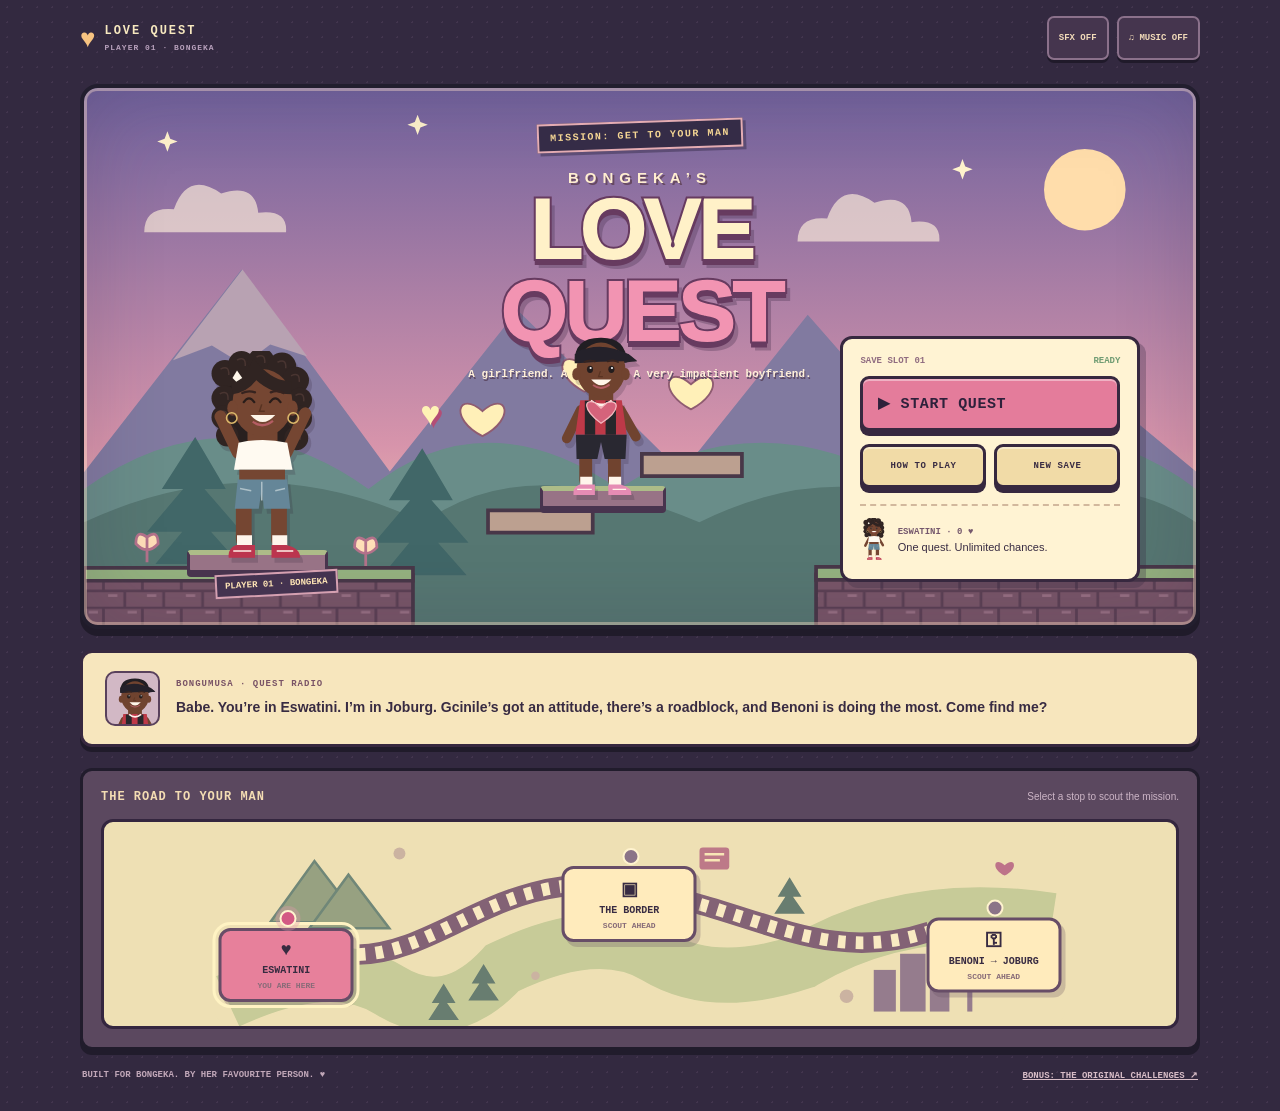
==== index.html @ 0cbee931 "Publish Bongeka's Love Quest static game" ====
﻿<!doctype html><html lang="en"><head><meta charset="utf-8"><meta name="viewport" content="width=device-width,initial-scale=1,viewport-fit=cover"><meta name="theme-color" content="#332940"><title>Bongeka’s Love Quest</title><link rel="stylesheet" href="css/platform.css"></head><body><header><a href="./" class="brand">♥ <span>LOVE QUEST <small>PLAYER 01 · BONGEKA</small></span></a><div class="audio-controls"><button id="sfx" aria-pressed="false" aria-label="Toggle game sound effects">SFX OFF</button><button id="music" aria-pressed="false">♫ MUSIC OFF</button></div></header><main id="app"></main><div id="toast" role="status" aria-live="polite"></div><dialog id="modal"><div id="modal-body"></div><button id="modal-close" class="primary">Back to the quest →</button></dialog><script src="js/config.js"></script><script src="js/platform-engine.js"></script><script src="js/app.js"></script></body></html>
---- css/platform.css ----
﻿:root{--ink:#382b42;--pink:#d95e87;--paper:#f7e8bf;--cream:#fff3d3;--green:#96b790;--edge:#37283f}*{box-sizing:border-box}body{margin:0;background:#332940;color:var(--ink);font-family:'Trebuchet MS',Arial,sans-serif;background-image:radial-gradient(#80648235 1px,transparent 1px);background-size:15px 15px}button,a{-webkit-tap-highlight-color:transparent}button{font:inherit;font-weight:800;cursor:pointer;color:inherit;min-height:44px;touch-action:manipulation}button:focus-visible,a:focus-visible,canvas:focus-visible{outline:3px solid #ffe595;outline-offset:5px}button[hidden],[hidden]{display:none!important}header{max-width:1160px;padding:16px 20px;margin:auto;display:flex;justify-content:space-between;align-items:center;gap:12px}.brand{display:flex;align-items:center;gap:9px;color:#f7c381;font-size:26px;text-decoration:none}.brand span{font-family:'Courier New',monospace;font-size:12px;letter-spacing:2px;font-weight:900;color:#f7e8bf}.brand small{display:block;font-size:8px;letter-spacing:1px;color:#b8a1bc;margin-top:5px}.audio-controls{display:flex;gap:8px}#music,#sfx{border:2px solid #8b718b;background:#45354e;color:#f2dbb9;border-radius:7px;padding:8px 10px;font:700 9px 'Courier New',monospace;box-shadow:0 3px 0 #201a2a}#sfx[aria-pressed=true],#music[aria-pressed=true]{border-color:#b8d3a1;color:#b8d3a1}main{max-width:1160px;margin:auto;padding:8px 20px 30px}.primary,.subtle{border:3px solid var(--edge);border-radius:9px;padding:14px 20px;font:900 13px 'Courier New',monospace;letter-spacing:.6px;box-shadow:0 5px 0 var(--edge),inset 0 2px 0 #fff6;min-height:48px}.primary{background:var(--pink);color:#fff5dd}.primary:hover{background:#eb779b}.subtle{background:#f1dba7;color:var(--ink);font-size:10px;padding:11px 15px}.primary:active,.subtle:active{transform:translateY(3px);box-shadow:0 2px 0 var(--edge)}h1,h2,h3,p{margin:0}h2,h3{font-weight:900}h2{font-size:30px}p{font-size:14px;line-height:1.6}.eyebrow{font:900 10px 'Courier New',monospace;letter-spacing:1px;color:#805b78}.title-screen{position:relative;min-height:545px;border:4px solid #221e2e;border-radius:18px;overflow:hidden;background:#bc8aaa url('../assets/images/quest-landscape.svg') center/cover no-repeat;box-shadow:0 7px 0 #201b2a,inset 0 0 0 3px #f5d2b640}.title-screen:after{content:'';position:absolute;inset:0;pointer-events:none;box-shadow:inset 0 0 80px #36264030;border:3px solid #f2d7bf30;border-radius:12px}.title-logo{position:relative;z-index:1;text-align:center;padding:33px 20px 0}.edition{display:inline-block;background:#352c47;color:#f6d794;border:2px solid #e4acb3;box-shadow:3px 3px 0 #352c4777;font:700 10px 'Courier New',monospace;letter-spacing:1.5px;padding:7px 11px;transform:rotate(-2deg)}.title-logo .name{font-weight:900;letter-spacing:6px;font-size:15px;color:#ffeed0;text-shadow:2px 2px #674962;display:block;margin:19px 0 4px}.title-logo h1{font-family:'Arial Black','Trebuchet MS',sans-serif;font-size:clamp(52px,8vw,86px);font-weight:1000;letter-spacing:-3px;line-height:.95;color:#fff1c8;-webkit-text-stroke:2px #673b60;text-shadow:0 5px 0 #673b60,4px 8px 0 #452d494f}.title-logo h1 span{color:#f294b2}.title-logo .tagline{font:700 11px 'Courier New',monospace;color:#fff0d9;text-shadow:1px 2px #5d4a65;margin:15px 0}.title-hero{position:absolute;left:10%;bottom:56px;width:45%;height:240px;z-index:1}.title-hero .bongeka{position:absolute;height:218px;bottom:0;left:0;filter:drop-shadow(3px 5px 0 #33253933);animation:idle 2.7s ease-in-out infinite}.title-hero .bongumusa{position:absolute;height:176px;bottom:45px;right:8%;filter:drop-shadow(3px 5px 0 #33253933);animation:idle 3s ease-in-out infinite}.hero-heart{position:absolute;font-size:34px;color:#fff3b5;left:45%;top:65px;text-shadow:3px 3px #b34e76;animation:float 3s ease-in-out infinite}.player-tag{position:absolute;left:4%;bottom:-27px;background:#443350;color:#ffe6b6;padding:5px 8px;border:2px solid #d5a0b1;font:700 9px 'Courier New',monospace;transform:rotate(-3deg)}.title-menu{position:absolute;z-index:2;right:5%;bottom:43px;width:300px;background:var(--cream);border:3px solid var(--edge);border-radius:12px;box-shadow:6px 6px 0 #382b424d;padding:17px}.title-menu .primary{display:block;width:100%;text-align:left;font-size:15px;padding:15px}.menu-top{font:900 9px 'Courier New',monospace;color:#906c80;margin-bottom:10px;display:flex;justify-content:space-between}.menu-top i{font-style:normal;color:#709c73}.menu-actions{display:flex;gap:8px;margin-top:13px}.menu-actions button{flex:1;min-height:44px;padding:8px 4px;font-size:9px}.save-slot{display:flex;align-items:center;gap:10px;border-top:2px dashed #d2b89d;margin-top:16px;padding-top:12px;font-size:11px}.save-slot img{height:44px}.save-slot strong{display:block;font:900 9px 'Courier New',monospace;color:#75586d;margin-bottom:4px}.home-radio{display:flex;gap:16px;align-items:center;background:#f7e6bd;border:3px solid var(--edge);border-radius:12px;box-shadow:0 5px 0 #201b2a;padding:18px 22px;margin:21px 0}.radio-face{width:55px;min-width:55px;height:55px;overflow:hidden;background:#d2b8c5;border:2px solid #59415c;border-radius:10px;position:relative}.radio-face img{height:100px;position:absolute;left:-3px;top:0}.speaker{font:900 9px 'Courier New',monospace;letter-spacing:1px;color:#997081;display:block;margin-bottom:7px}.home-radio p{font-size:14px;font-weight:600}.map-panel{background:#5b485f;border:3px solid #211c2c;border-radius:12px;box-shadow:0 5px 0 #211c2c;padding:18px}.map-heading{display:flex;justify-content:space-between;align-items:center;gap:10px;margin-bottom:14px}.map-heading h2{color:#f4ddb3;font:900 12px 'Courier New',monospace;letter-spacing:1px}.map-heading p{color:#ccb5c6;font-size:10px}.route-map{position:relative;height:210px;border:3px solid #34263f;border-radius:12px;background:#eee0b4 url('../assets/images/quest-map.svg') center/100% 100% no-repeat}.map-node{position:absolute;transform:translate(-50%,-50%);background:#ffebbc;border:3px solid #674d67;border-radius:12px;min-width:135px;padding:9px 13px;box-shadow:4px 5px 0 #654f5d44;font:900 10px 'Courier New',monospace}.map-node:before{content:'';position:absolute;width:13px;height:13px;border-radius:50%;background:#8b7488;border:2px solid #fff3cf;top:-21px;left:calc(50% - 7px)}.map-node.current{background:#e7809b;color:#372b40;outline:3px solid #fff3c3;outline-offset:3px}.map-node.current:before{background:#d35984;box-shadow:0 0 0 4px #e397ad55}.map-node.done:before{background:#729375}.map-node span{display:block;font-size:18px;margin-bottom:5px}.map-node small{display:block;font-size:8px;color:#876b78;margin-top:5px}.map-node:nth-child(1){left:17%;top:70%}.map-node:nth-child(2){left:49%;top:40%}.map-node:nth-child(3){left:83%;top:65%}.title-footer{display:flex;justify-content:space-between;gap:10px;margin:20px 2px 0;color:#c1a7b8;font:700 9px 'Courier New',monospace}.title-footer a{color:#d8bdc7}.route-banner{display:flex;align-items:center;gap:8px;color:#c8adbf;font:700 9px 'Courier New',monospace;margin:10px 3px 13px}.route-banner span{color:#edbe95}.route-banner small{margin-left:auto;font-size:9px}.hud{background:#f4ddb0;border:3px solid #251f30;border-radius:12px 12px 0 0;display:flex;align-items:center;gap:12px;padding:12px 16px;box-shadow:inset 0 3px #fff4d4;margin-bottom:-3px;position:relative;z-index:1}.hud-title{flex:1;min-width:0}.hud-title span{display:block;font:900 8px 'Courier New',monospace;color:#946b7a;margin-bottom:4px}.hud-title strong{font-size:18px;font-weight:900}.hud-stat{font:900 13px 'Courier New',monospace;background:#fff0c9;border:2px solid #917589;padding:8px 10px;border-radius:7px;white-space:nowrap}.hud button{border:2px solid #6e526c;background:#e9baad;box-shadow:0 3px #6e526c;border-radius:7px;padding:7px 9px;font:900 9px 'Courier New',monospace}.game-frame{position:relative;border:4px solid #241e2e;border-radius:0 0 12px 12px;overflow:hidden;box-shadow:0 7px 0 #211c2c;background:#b7b998}canvas{display:block;width:100%;height:clamp(330px,48vw,540px);touch-action:none;outline:none}.challenge-bar{background:#372d49;color:#f9dab1;border:3px solid #251e32;border-bottom:0;padding:11px 15px;font:900 10px 'Courier New',monospace;line-height:1.4;min-height:44px}.challenge-bar.danger{background:#58364f;color:#ffdbbe}.challenge-bar.calm{background:#44665b;color:#e0efbc}.overlay{position:absolute;inset:0;background:#29253b99;display:flex;align-items:center;justify-content:center;padding:20px;z-index:2;backdrop-filter:blur(3px)}.mission-card{background:#fff0cb;border:3px solid #32253e;border-radius:12px;box-shadow:6px 6px 0 #241b2b66;max-width:610px;width:100%;padding:23px;text-align:left}.mission-card h2{font:900 20px 'Courier New',monospace;letter-spacing:-.7px;line-height:1.2;margin:8px 0 15px}.dialogue-row{display:flex;gap:14px;align-items:center}.dialogue-row .portrait{height:110px;width:74px;object-fit:contain;flex-shrink:0}.dialogue-row p{font-size:13px;line-height:1.5}.speaker-tag{font:900 9px 'Courier New',monospace;color:#a15579;display:block;margin-bottom:6px}.quest-objective{background:#e8d4af;border:2px solid #cfb49d;border-radius:8px;padding:10px 12px;margin:15px 0;display:flex;align-items:center;gap:10px;font-size:12px;font-weight:800}.quest-objective span{font-size:20px;color:#b0537b}.quest-reward{font:900 8px 'Courier New',monospace;letter-spacing:1px;color:#957986;margin:10px 0 14px}.key-guide{display:flex;gap:8px;flex-wrap:wrap;font-size:10px;color:#947086;margin:12px 0 16px}.key-guide kbd{display:inline-block;border:2px solid #8b6c7e;background:#fff6da;border-bottom-width:4px;border-radius:4px;padding:4px 6px;font:900 9px 'Courier New',monospace;color:#60465d}.controls{display:flex;align-items:center;justify-content:space-between;gap:20px;padding:21px 4px 13px;user-select:none;-webkit-user-select:none;touch-action:none}.direction{display:flex;gap:10px}.control{height:64px;min-width:75px;background:#7e6381;border:3px solid #231d2d;border-radius:12px;box-shadow:0 5px #211b2b,inset 0 3px #a68ca7;color:#ffe3b4;font-size:30px;touch-action:none}.control.jump{background:#d9638b;color:#fff2d2;min-width:156px;font:900 14px 'Courier New',monospace;box-shadow:0 5px #211b2b,inset 0 3px #ef9cba}.control.held,.control:active{transform:translateY(3px);box-shadow:0 2px #211b2b}.game-note{display:flex;gap:10px;align-items:center;flex-wrap:wrap;background:#eeddba;border:3px solid #241f2e;border-radius:12px;padding:12px 14px;margin:6px 0;box-shadow:0 5px #211c2c}.hint-radio{display:flex;align-items:center;gap:11px;flex:1;min-width:240px}.hint-radio .radio-face{width:40px;min-width:40px;height:40px}.hint-radio .radio-face img{height:78px}.hint-radio .speaker{font-size:8px;margin-bottom:4px}.hint-radio #instruction{display:block;font-size:11px;line-height:1.5}.game-note .subtle{font-size:9px;padding:10px;min-height:44px}.peace-control{background:#e9a0b4}.escape-control{background:#c2aad3}.chapters{display:flex;gap:7px;margin-top:18px}.chapter{flex:1;height:7px;border:1px solid #837084;background:#44384d;border-radius:2px}.chapter.done{background:#95b088}.chapter.current{background:#d888a5}.ending{max-width:760px;margin:20px auto;text-align:center;background:#f6e5b9;border:4px solid #261f30;border-radius:16px;padding:34px;box-shadow:0 8px #1e1928;position:relative;overflow:hidden}.ending:before{content:'✦';position:absolute;top:-100px;left:5%;font-size:600px;color:#fff5da80;pointer-events:none}.ending>*{position:relative}.ending .eyebrow{color:#ab637d}.ending h1{font:1000 clamp(33px,6vw,56px)/1 'Arial Black','Trebuchet MS',sans-serif;color:#b1547d;letter-spacing:-2px;text-shadow:2px 3px #fff5d6;white-space:pre-line;margin:20px 0}.ending>img{width:300px;max-width:90%;display:block;margin:auto;animation:arrive .7s ease}.ending p{max-width:470px;margin:18px auto;font-size:14px}.ending h2{margin:24px 0 10px;font-size:23px}.reunion-score{display:inline-block;background:#735271;border:3px solid #3a2b44;border-radius:8px;padding:12px 25px;color:#ffdc98;font:900 27px 'Courier New',monospace;box-shadow:4px 4px #3a2b4440;margin:10px}.passport-stamps{display:flex;gap:10px;justify-content:center;flex-wrap:wrap;margin:20px 0}.passport-stamps span{font:900 9px 'Courier New',monospace;border:2px dashed #a6858c;border-radius:5px;padding:10px;transform:rotate(-3deg);color:#937286}.passport-stamps span:nth-child(2){transform:rotate(3deg)}.ending .primary{margin:10px}.letter-copy{white-space:pre-line}.tiny{font-size:10px!important;color:#a18ba1}.media{display:grid;grid-template-columns:1fr 1fr;gap:12px;margin:20px 0}.media div{border:2px dashed #bf9ea6;border-radius:9px;padding:15px;font:700 10px 'Courier New',monospace;color:#8a6980}.media img,.media video{width:100%;border-radius:7px}.media audio{width:100%}.secret{background:none;border:0;color:#bc7d96;padding:12px;font-size:17px}dialog{background:#fff0cb;border:4px solid #37293f;border-radius:13px;max-width:540px;width:calc(100% - 28px);max-height:85dvh;padding:25px;color:var(--ink);box-shadow:7px 7px #241b2a70}dialog::backdrop{background:#211e32bd;backdrop-filter:blur(4px)}dialog h2{font:900 23px 'Courier New',monospace;margin:12px 0 16px}dialog .dialogue-row{margin:15px 0}dialog img{height:105px}dialog .primary{margin-top:15px;width:100%}dialog .letter-copy{font-size:14px;line-height:1.8}#toast{position:fixed;bottom:22px;left:50%;transform:translate(-50%,12px);max-width:calc(100% - 30px);width:440px;background:#fff0c8;border:3px solid #34283e;border-radius:10px;color:#4b354d;padding:14px 17px;font-size:12px;line-height:1.5;box-shadow:5px 5px #241c2b66;opacity:0;pointer-events:none;z-index:10;transition:opacity .15s,transform .15s}#toast .event-label{display:block;font:900 8px 'Courier New',monospace;letter-spacing:1.5px;color:#ad6582;margin-bottom:5px}#toast.show{opacity:1;transform:translate(-50%,0)}.quest-help{white-space:pre-line;line-height:1.9;font-size:13px}.fresh-start{text-align:center;margin:18px 0}.mission-tip{font-size:11px;background:#f5e2b7;padding:11px;border-left:4px solid #bc6689;margin:15px 0}.quest-badge{display:inline-block;font:900 9px 'Courier New',monospace;letter-spacing:1px;background:#6b5475;color:#f2d7ae;padding:7px 10px;border:2px solid #3e2e4a;border-radius:5px}.help-caption{font:900 9px 'Courier New',monospace;color:#a68da5;text-align:center;margin-top:15px}@keyframes idle{50%{transform:translateY(-3px) rotate(1deg)}}@keyframes float{50%{transform:translateY(-8px)}}@keyframes arrive{from{opacity:0;transform:translateY(15px) scale(.95)}to{opacity:1;transform:none}}@media(max-width:700px){header{padding:13px 14px}.brand{font-size:21px}.brand span{font-size:10px;letter-spacing:1px}.brand small{font-size:7px}#music,#sfx{font-size:8px;padding:7px;min-height:40px}main{padding:5px 10px 25px}.title-screen{min-height:615px;background-position:42% center}.title-logo{padding:27px 10px 0}.title-logo h1{font-size:58px;letter-spacing:-3px}.title-logo .name{font-size:12px;letter-spacing:4px}.title-logo .tagline{font-size:9px;max-width:240px;margin:13px auto;line-height:1.6}.edition{font-size:8px}.title-hero{left:12%;width:76%;bottom:230px;height:170px}.title-hero .bongeka{height:157px;bottom:4px}.title-hero .bongumusa{height:145px;bottom:19px;right:2%}.player-tag{bottom:-15px;left:0;font-size:8px}.hero-heart{top:39px;font-size:27px}.title-menu{right:6%;left:6%;bottom:22px;width:auto;padding:15px}.title-menu .primary{font-size:14px}.save-slot{margin-top:13px;padding-top:9px;font-size:10px}.save-slot img{height:34px}.menu-top{font-size:8px}.home-radio{padding:15px 12px;gap:11px;margin:18px 0}.home-radio p{font-size:12px}.map-panel{padding:12px}.map-heading{align-items:flex-start;flex-direction:column;gap:6px}.map-heading h2{font-size:10px}.route-map{height:190px}.map-node{min-width:94px;max-width:105px;padding:9px 5px;font-size:8px;border-radius:8px}.map-node span{font-size:17px}.map-node small{font-size:7px}.map-node:nth-child(1){left:18%;top:72%}.map-node:nth-child(3){left:81%;top:68%}.title-footer{font-size:8px;line-height:1.6;flex-wrap:wrap}.route-banner{font-size:8px;gap:5px;margin-top:7px}.route-banner small{font-size:8px}.hud{padding:10px;gap:7px;flex-wrap:wrap}.hud-title{flex-basis:45%}.hud-title strong{font-size:13px}.hud-title span{font-size:7px}.hud-stat{font-size:11px;padding:7px}.hud button{padding:6px;font-size:8px}.game-frame{border-width:3px}canvas{height:365px}.challenge-bar{font-size:9px;padding:10px;line-height:1.5}.overlay{padding:12px}.mission-card{padding:16px;max-height:100%;overflow:auto}.mission-card h2{font-size:17px;margin-bottom:10px}.dialogue-row{gap:8px}.dialogue-row .portrait{height:88px;width:55px}.dialogue-row p{font-size:12px;line-height:1.5}.quest-objective{font-size:11px;padding:8px;margin:10px 0}.quest-reward{font-size:8px;margin:8px 0 10px}.key-guide{font-size:9px;margin:10px 0}.mission-card .primary{font-size:11px;padding:12px;width:100%}.controls{gap:12px;padding-top:18px}.control{height:63px;min-width:66px}.control.jump{min-width:127px;font-size:12px}.game-note{padding:11px;gap:10px}.hint-radio{flex-basis:100%;min-width:0}.game-note .subtle{font-size:9px;padding:9px}.hint-radio #instruction{font-size:10px}.ending{padding:25px 17px}.ending h1{font-size:38px}.media{grid-template-columns:1fr}dialog{padding:19px}dialog h2{font-size:20px}#toast{font-size:11px;bottom:15px}}@media(max-width:350px){.title-logo h1{font-size:51px}.brand small{display:none}.audio-controls{gap:4px}.control{min-width:60px}.control.jump{min-width:110px}.map-node{min-width:83px;font-size:7px}}@media(max-height:500px) and (orientation:landscape){header{padding:6px 20px}main{padding:5px 20px}canvas{height:255px}.hud{padding:6px 12px}.route-banner,.chapters{display:none}.controls{position:absolute;bottom:22px;left:35px;right:35px;z-index:1;pointer-events:none;opacity:.86}.controls button{pointer-events:auto;height:48px;min-width:65px}.controls .jump{min-width:125px}.game-note{position:relative;margin-top:15px}.mission-card{max-width:620px;padding:13px}.mission-card .dialogue-row .portrait{height:65px}.mission-card h2{font-size:17px;margin:5px 0}.mission-card .quest-objective{margin:8px 0}.mission-card .key-guide,.mission-card .quest-reward{display:none}.overlay{padding:12px}}@media(prefers-reduced-motion:reduce){*,*:before,*:after{animation:none!important;transition:none!important;scroll-behavior:auto!important}}
.title-hero:before,.title-hero:after{content:'';position:absolute;height:15px;border:3px solid #48344e;border-top:5px solid #adbc88;border-radius:4px;background:#987386;box-shadow:0 4px 0 #48344e;z-index:0}.title-hero:before{left:-8px;bottom:-4px;width:135px}.title-hero:after{right:6%;bottom:60px;width:120px}.title-hero img{z-index:1}dialog .mission-card{border:0;box-shadow:none;padding:0;background:transparent}@media(max-width:700px){.title-screen{min-height:675px}.title-hero{bottom:250px}.title-hero:before{width:105px;left:-5px;bottom:0}.title-hero:after{width:100px;right:1%;bottom:15px}.player-tag{bottom:-12px}}
.primary{background:#e47c9b;color:#2e213b}.primary:hover{background:#efa4b8}.control.jump{background:#e47c9b;color:#2e213b}.speaker,.speaker-tag,.key-guide,.quest-reward{color:#795366}.ending .tiny{color:#765b70}.mission-tip{color:#60455b}.title-hero .bongumusa{bottom:65px}@media(max-width:700px){.title-hero .bongumusa{bottom:19px}}
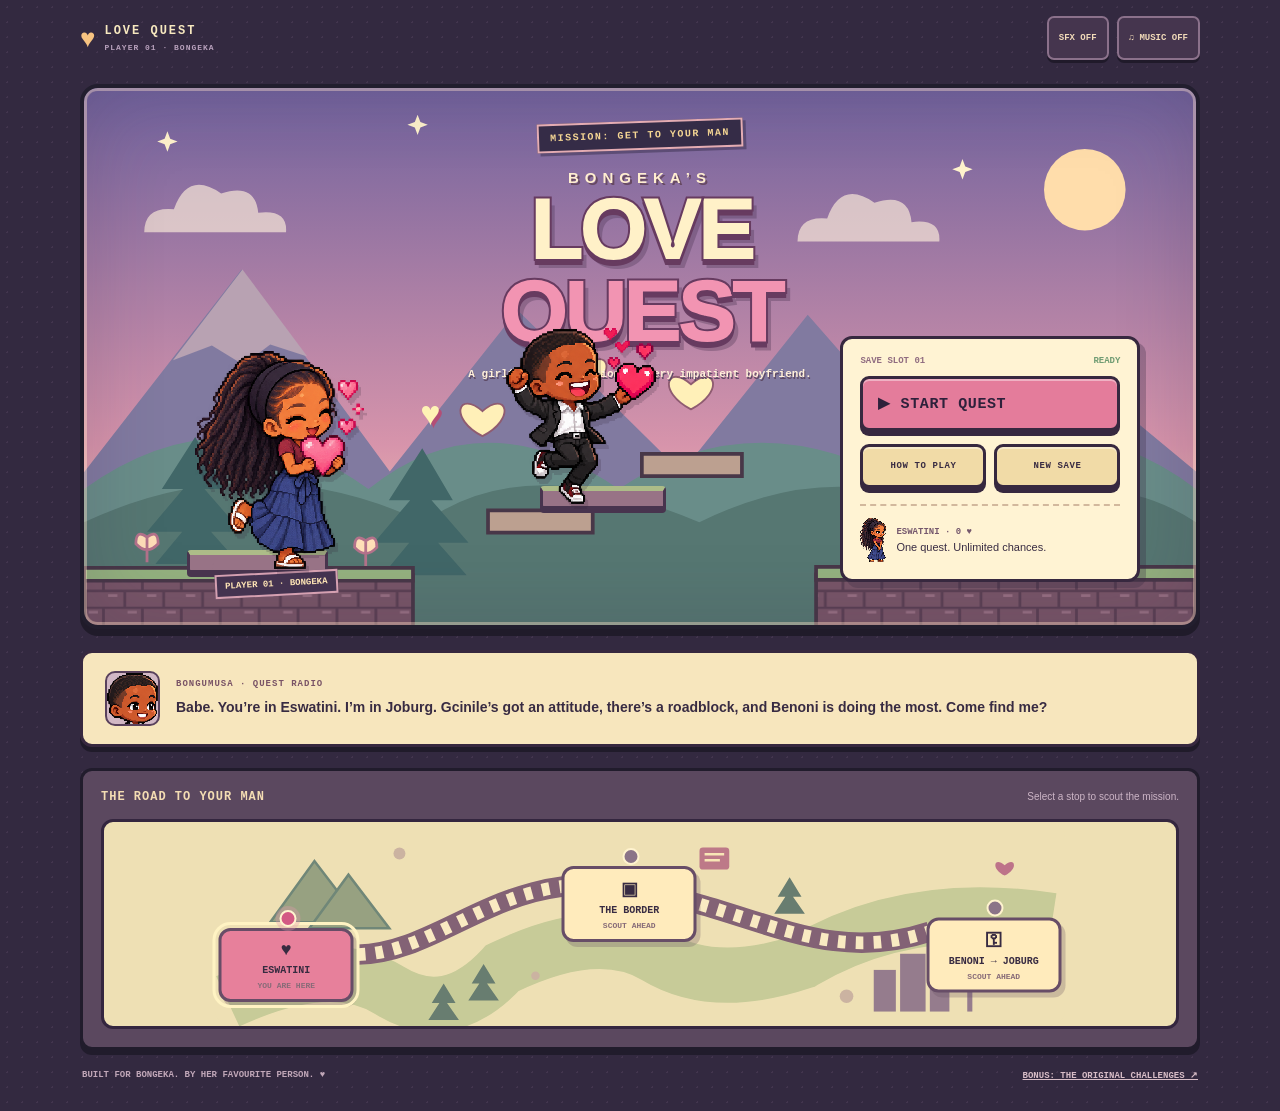
==== commit 34f56ee7: "Refresh cached game assets and block gameplay toast overlays" ====
--- a/index.html
+++ b/index.html
@@ -1 +1 @@
-﻿<!doctype html><html lang="en"><head><meta charset="utf-8"><meta name="viewport" content="width=device-width,initial-scale=1,viewport-fit=cover"><meta name="theme-color" content="#332940"><title>Bongeka’s Love Quest</title><link rel="stylesheet" href="css/platform.css"></head><body><header><a href="./" class="brand">♥ <span>LOVE QUEST <small>PLAYER 01 · BONGEKA</small></span></a><div class="audio-controls"><button id="sfx" aria-pressed="false" aria-label="Toggle game sound effects">SFX OFF</button><button id="music" aria-pressed="false">♫ MUSIC OFF</button></div></header><main id="app"></main><div id="toast" role="status" aria-live="polite"></div><dialog id="modal"><div id="modal-body"></div><button id="modal-close" class="primary">Back to the quest →</button></dialog><script src="js/config.js"></script><script src="js/platform-engine.js"></script><script src="js/app.js"></script></body></html>
+﻿<!doctype html><html lang="en"><head><meta charset="utf-8"><meta name="viewport" content="width=device-width,initial-scale=1,viewport-fit=cover"><meta name="theme-color" content="#332940"><title>Bongeka’s Love Quest</title><link rel="stylesheet" href="css/platform.css?v=20261006-clear-view-3"></head><body><header><a href="./" class="brand">♥ <span>LOVE QUEST <small>PLAYER 01 · BONGEKA</small></span></a><div class="audio-controls"><button id="sfx" aria-pressed="false" aria-label="Toggle game sound effects">SFX OFF</button><button id="music" aria-pressed="false">♫ MUSIC OFF</button></div></header><main id="app"></main><div id="toast" role="status" aria-live="polite"></div><dialog id="modal"><div id="modal-body"></div><button id="modal-close" class="primary">Back to the quest →</button></dialog><script src="js/config.js?v=20261006-clear-view-3"></script><script src="js/platform-engine.js?v=20261006-clear-view-3"></script><script src="js/app.js?v=20261006-clear-view-3"></script></body></html>
--- a/css/platform.css
+++ b/css/platform.css
@@ -1,3 +1,16 @@
 ﻿:root{--ink:#382b42;--pink:#d95e87;--paper:#f7e8bf;--cream:#fff3d3;--green:#96b790;--edge:#37283f}*{box-sizing:border-box}body{margin:0;background:#332940;color:var(--ink);font-family:'Trebuchet MS',Arial,sans-serif;background-image:radial-gradient(#80648235 1px,transparent 1px);background-size:15px 15px}button,a{-webkit-tap-highlight-color:transparent}button{font:inherit;font-weight:800;cursor:pointer;color:inherit;min-height:44px;touch-action:manipulation}button:focus-visible,a:focus-visible,canvas:focus-visible{outline:3px solid #ffe595;outline-offset:5px}button[hidden],[hidden]{display:none!important}header{max-width:1160px;padding:16px 20px;margin:auto;display:flex;justify-content:space-between;align-items:center;gap:12px}.brand{display:flex;align-items:center;gap:9px;color:#f7c381;font-size:26px;text-decoration:none}.brand span{font-family:'Courier New',monospace;font-size:12px;letter-spacing:2px;font-weight:900;color:#f7e8bf}.brand small{display:block;font-size:8px;letter-spacing:1px;color:#b8a1bc;margin-top:5px}.audio-controls{display:flex;gap:8px}#music,#sfx{border:2px solid #8b718b;background:#45354e;color:#f2dbb9;border-radius:7px;padding:8px 10px;font:700 9px 'Courier New',monospace;box-shadow:0 3px 0 #201a2a}#sfx[aria-pressed=true],#music[aria-pressed=true]{border-color:#b8d3a1;color:#b8d3a1}main{max-width:1160px;margin:auto;padding:8px 20px 30px}.primary,.subtle{border:3px solid var(--edge);border-radius:9px;padding:14px 20px;font:900 13px 'Courier New',monospace;letter-spacing:.6px;box-shadow:0 5px 0 var(--edge),inset 0 2px 0 #fff6;min-height:48px}.primary{background:var(--pink);color:#fff5dd}.primary:hover{background:#eb779b}.subtle{background:#f1dba7;color:var(--ink);font-size:10px;padding:11px 15px}.primary:active,.subtle:active{transform:translateY(3px);box-shadow:0 2px 0 var(--edge)}h1,h2,h3,p{margin:0}h2,h3{font-weight:900}h2{font-size:30px}p{font-size:14px;line-height:1.6}.eyebrow{font:900 10px 'Courier New',monospace;letter-spacing:1px;color:#805b78}.title-screen{position:relative;min-height:545px;border:4px solid #221e2e;border-radius:18px;overflow:hidden;background:#bc8aaa url('../assets/images/quest-landscape.svg') center/cover no-repeat;box-shadow:0 7px 0 #201b2a,inset 0 0 0 3px #f5d2b640}.title-screen:after{content:'';position:absolute;inset:0;pointer-events:none;box-shadow:inset 0 0 80px #36264030;border:3px solid #f2d7bf30;border-radius:12px}.title-logo{position:relative;z-index:1;text-align:center;padding:33px 20px 0}.edition{display:inline-block;background:#352c47;color:#f6d794;border:2px solid #e4acb3;box-shadow:3px 3px 0 #352c4777;font:700 10px 'Courier New',monospace;letter-spacing:1.5px;padding:7px 11px;transform:rotate(-2deg)}.title-logo .name{font-weight:900;letter-spacing:6px;font-size:15px;color:#ffeed0;text-shadow:2px 2px #674962;display:block;margin:19px 0 4px}.title-logo h1{font-family:'Arial Black','Trebuchet MS',sans-serif;font-size:clamp(52px,8vw,86px);font-weight:1000;letter-spacing:-3px;line-height:.95;color:#fff1c8;-webkit-text-stroke:2px #673b60;text-shadow:0 5px 0 #673b60,4px 8px 0 #452d494f}.title-logo h1 span{color:#f294b2}.title-logo .tagline{font:700 11px 'Courier New',monospace;color:#fff0d9;text-shadow:1px 2px #5d4a65;margin:15px 0}.title-hero{position:absolute;left:10%;bottom:56px;width:45%;height:240px;z-index:1}.title-hero .bongeka{position:absolute;height:218px;bottom:0;left:0;filter:drop-shadow(3px 5px 0 #33253933);animation:idle 2.7s ease-in-out infinite}.title-hero .bongumusa{position:absolute;height:176px;bottom:45px;right:8%;filter:drop-shadow(3px 5px 0 #33253933);animation:idle 3s ease-in-out infinite}.hero-heart{position:absolute;font-size:34px;color:#fff3b5;left:45%;top:65px;text-shadow:3px 3px #b34e76;animation:float 3s ease-in-out infinite}.player-tag{position:absolute;left:4%;bottom:-27px;background:#443350;color:#ffe6b6;padding:5px 8px;border:2px solid #d5a0b1;font:700 9px 'Courier New',monospace;transform:rotate(-3deg)}.title-menu{position:absolute;z-index:2;right:5%;bottom:43px;width:300px;background:var(--cream);border:3px solid var(--edge);border-radius:12px;box-shadow:6px 6px 0 #382b424d;padding:17px}.title-menu .primary{display:block;width:100%;text-align:left;font-size:15px;padding:15px}.menu-top{font:900 9px 'Courier New',monospace;color:#906c80;margin-bottom:10px;display:flex;justify-content:space-between}.menu-top i{font-style:normal;color:#709c73}.menu-actions{display:flex;gap:8px;margin-top:13px}.menu-actions button{flex:1;min-height:44px;padding:8px 4px;font-size:9px}.save-slot{display:flex;align-items:center;gap:10px;border-top:2px dashed #d2b89d;margin-top:16px;padding-top:12px;font-size:11px}.save-slot img{height:44px}.save-slot strong{display:block;font:900 9px 'Courier New',monospace;color:#75586d;margin-bottom:4px}.home-radio{display:flex;gap:16px;align-items:center;background:#f7e6bd;border:3px solid var(--edge);border-radius:12px;box-shadow:0 5px 0 #201b2a;padding:18px 22px;margin:21px 0}.radio-face{width:55px;min-width:55px;height:55px;overflow:hidden;background:#d2b8c5;border:2px solid #59415c;border-radius:10px;position:relative}.radio-face img{height:100px;position:absolute;left:-3px;top:0}.speaker{font:900 9px 'Courier New',monospace;letter-spacing:1px;color:#997081;display:block;margin-bottom:7px}.home-radio p{font-size:14px;font-weight:600}.map-panel{background:#5b485f;border:3px solid #211c2c;border-radius:12px;box-shadow:0 5px 0 #211c2c;padding:18px}.map-heading{display:flex;justify-content:space-between;align-items:center;gap:10px;margin-bottom:14px}.map-heading h2{color:#f4ddb3;font:900 12px 'Courier New',monospace;letter-spacing:1px}.map-heading p{color:#ccb5c6;font-size:10px}.route-map{position:relative;height:210px;border:3px solid #34263f;border-radius:12px;background:#eee0b4 url('../assets/images/quest-map.svg') center/100% 100% no-repeat}.map-node{position:absolute;transform:translate(-50%,-50%);background:#ffebbc;border:3px solid #674d67;border-radius:12px;min-width:135px;padding:9px 13px;box-shadow:4px 5px 0 #654f5d44;font:900 10px 'Courier New',monospace}.map-node:before{content:'';position:absolute;width:13px;height:13px;border-radius:50%;background:#8b7488;border:2px solid #fff3cf;top:-21px;left:calc(50% - 7px)}.map-node.current{background:#e7809b;color:#372b40;outline:3px solid #fff3c3;outline-offset:3px}.map-node.current:before{background:#d35984;box-shadow:0 0 0 4px #e397ad55}.map-node.done:before{background:#729375}.map-node span{display:block;font-size:18px;margin-bottom:5px}.map-node small{display:block;font-size:8px;color:#876b78;margin-top:5px}.map-node:nth-child(1){left:17%;top:70%}.map-node:nth-child(2){left:49%;top:40%}.map-node:nth-child(3){left:83%;top:65%}.title-footer{display:flex;justify-content:space-between;gap:10px;margin:20px 2px 0;color:#c1a7b8;font:700 9px 'Courier New',monospace}.title-footer a{color:#d8bdc7}.route-banner{display:flex;align-items:center;gap:8px;color:#c8adbf;font:700 9px 'Courier New',monospace;margin:10px 3px 13px}.route-banner span{color:#edbe95}.route-banner small{margin-left:auto;font-size:9px}.hud{background:#f4ddb0;border:3px solid #251f30;border-radius:12px 12px 0 0;display:flex;align-items:center;gap:12px;padding:12px 16px;box-shadow:inset 0 3px #fff4d4;margin-bottom:-3px;position:relative;z-index:1}.hud-title{flex:1;min-width:0}.hud-title span{display:block;font:900 8px 'Courier New',monospace;color:#946b7a;margin-bottom:4px}.hud-title strong{font-size:18px;font-weight:900}.hud-stat{font:900 13px 'Courier New',monospace;background:#fff0c9;border:2px solid #917589;padding:8px 10px;border-radius:7px;white-space:nowrap}.hud button{border:2px solid #6e526c;background:#e9baad;box-shadow:0 3px #6e526c;border-radius:7px;padding:7px 9px;font:900 9px 'Courier New',monospace}.game-frame{position:relative;border:4px solid #241e2e;border-radius:0 0 12px 12px;overflow:hidden;box-shadow:0 7px 0 #211c2c;background:#b7b998}canvas{display:block;width:100%;height:clamp(330px,48vw,540px);touch-action:none;outline:none}.challenge-bar{background:#372d49;color:#f9dab1;border:3px solid #251e32;border-bottom:0;padding:11px 15px;font:900 10px 'Courier New',monospace;line-height:1.4;min-height:44px}.challenge-bar.danger{background:#58364f;color:#ffdbbe}.challenge-bar.calm{background:#44665b;color:#e0efbc}.overlay{position:absolute;inset:0;background:#29253b99;display:flex;align-items:center;justify-content:center;padding:20px;z-index:2;backdrop-filter:blur(3px)}.mission-card{background:#fff0cb;border:3px solid #32253e;border-radius:12px;box-shadow:6px 6px 0 #241b2b66;max-width:610px;width:100%;padding:23px;text-align:left}.mission-card h2{font:900 20px 'Courier New',monospace;letter-spacing:-.7px;line-height:1.2;margin:8px 0 15px}.dialogue-row{display:flex;gap:14px;align-items:center}.dialogue-row .portrait{height:110px;width:74px;object-fit:contain;flex-shrink:0}.dialogue-row p{font-size:13px;line-height:1.5}.speaker-tag{font:900 9px 'Courier New',monospace;color:#a15579;display:block;margin-bottom:6px}.quest-objective{background:#e8d4af;border:2px solid #cfb49d;border-radius:8px;padding:10px 12px;margin:15px 0;display:flex;align-items:center;gap:10px;font-size:12px;font-weight:800}.quest-objective span{font-size:20px;color:#b0537b}.quest-reward{font:900 8px 'Courier New',monospace;letter-spacing:1px;color:#957986;margin:10px 0 14px}.key-guide{display:flex;gap:8px;flex-wrap:wrap;font-size:10px;color:#947086;margin:12px 0 16px}.key-guide kbd{display:inline-block;border:2px solid #8b6c7e;background:#fff6da;border-bottom-width:4px;border-radius:4px;padding:4px 6px;font:900 9px 'Courier New',monospace;color:#60465d}.controls{display:flex;align-items:center;justify-content:space-between;gap:20px;padding:21px 4px 13px;user-select:none;-webkit-user-select:none;touch-action:none}.direction{display:flex;gap:10px}.control{height:64px;min-width:75px;background:#7e6381;border:3px solid #231d2d;border-radius:12px;box-shadow:0 5px #211b2b,inset 0 3px #a68ca7;color:#ffe3b4;font-size:30px;touch-action:none}.control.jump{background:#d9638b;color:#fff2d2;min-width:156px;font:900 14px 'Courier New',monospace;box-shadow:0 5px #211b2b,inset 0 3px #ef9cba}.control.held,.control:active{transform:translateY(3px);box-shadow:0 2px #211b2b}.game-note{display:flex;gap:10px;align-items:center;flex-wrap:wrap;background:#eeddba;border:3px solid #241f2e;border-radius:12px;padding:12px 14px;margin:6px 0;box-shadow:0 5px #211c2c}.hint-radio{display:flex;align-items:center;gap:11px;flex:1;min-width:240px}.hint-radio .radio-face{width:40px;min-width:40px;height:40px}.hint-radio .radio-face img{height:78px}.hint-radio .speaker{font-size:8px;margin-bottom:4px}.hint-radio #instruction{display:block;font-size:11px;line-height:1.5}.game-note .subtle{font-size:9px;padding:10px;min-height:44px}.peace-control{background:#e9a0b4}.escape-control{background:#c2aad3}.chapters{display:flex;gap:7px;margin-top:18px}.chapter{flex:1;height:7px;border:1px solid #837084;background:#44384d;border-radius:2px}.chapter.done{background:#95b088}.chapter.current{background:#d888a5}.ending{max-width:760px;margin:20px auto;text-align:center;background:#f6e5b9;border:4px solid #261f30;border-radius:16px;padding:34px;box-shadow:0 8px #1e1928;position:relative;overflow:hidden}.ending:before{content:'✦';position:absolute;top:-100px;left:5%;font-size:600px;color:#fff5da80;pointer-events:none}.ending>*{position:relative}.ending .eyebrow{color:#ab637d}.ending h1{font:1000 clamp(33px,6vw,56px)/1 'Arial Black','Trebuchet MS',sans-serif;color:#b1547d;letter-spacing:-2px;text-shadow:2px 3px #fff5d6;white-space:pre-line;margin:20px 0}.ending>img{width:300px;max-width:90%;display:block;margin:auto;animation:arrive .7s ease}.ending p{max-width:470px;margin:18px auto;font-size:14px}.ending h2{margin:24px 0 10px;font-size:23px}.reunion-score{display:inline-block;background:#735271;border:3px solid #3a2b44;border-radius:8px;padding:12px 25px;color:#ffdc98;font:900 27px 'Courier New',monospace;box-shadow:4px 4px #3a2b4440;margin:10px}.passport-stamps{display:flex;gap:10px;justify-content:center;flex-wrap:wrap;margin:20px 0}.passport-stamps span{font:900 9px 'Courier New',monospace;border:2px dashed #a6858c;border-radius:5px;padding:10px;transform:rotate(-3deg);color:#937286}.passport-stamps span:nth-child(2){transform:rotate(3deg)}.ending .primary{margin:10px}.letter-copy{white-space:pre-line}.tiny{font-size:10px!important;color:#a18ba1}.media{display:grid;grid-template-columns:1fr 1fr;gap:12px;margin:20px 0}.media div{border:2px dashed #bf9ea6;border-radius:9px;padding:15px;font:700 10px 'Courier New',monospace;color:#8a6980}.media img,.media video{width:100%;border-radius:7px}.media audio{width:100%}.secret{background:none;border:0;color:#bc7d96;padding:12px;font-size:17px}dialog{background:#fff0cb;border:4px solid #37293f;border-radius:13px;max-width:540px;width:calc(100% - 28px);max-height:85dvh;padding:25px;color:var(--ink);box-shadow:7px 7px #241b2a70}dialog::backdrop{background:#211e32bd;backdrop-filter:blur(4px)}dialog h2{font:900 23px 'Courier New',monospace;margin:12px 0 16px}dialog .dialogue-row{margin:15px 0}dialog img{height:105px}dialog .primary{margin-top:15px;width:100%}dialog .letter-copy{font-size:14px;line-height:1.8}#toast{position:fixed;bottom:22px;left:50%;transform:translate(-50%,12px);max-width:calc(100% - 30px);width:440px;background:#fff0c8;border:3px solid #34283e;border-radius:10px;color:#4b354d;padding:14px 17px;font-size:12px;line-height:1.5;box-shadow:5px 5px #241c2b66;opacity:0;pointer-events:none;z-index:10;transition:opacity .15s,transform .15s}#toast .event-label{display:block;font:900 8px 'Courier New',monospace;letter-spacing:1.5px;color:#ad6582;margin-bottom:5px}#toast.show{opacity:1;transform:translate(-50%,0)}.quest-help{white-space:pre-line;line-height:1.9;font-size:13px}.fresh-start{text-align:center;margin:18px 0}.mission-tip{font-size:11px;background:#f5e2b7;padding:11px;border-left:4px solid #bc6689;margin:15px 0}.quest-badge{display:inline-block;font:900 9px 'Courier New',monospace;letter-spacing:1px;background:#6b5475;color:#f2d7ae;padding:7px 10px;border:2px solid #3e2e4a;border-radius:5px}.help-caption{font:900 9px 'Courier New',monospace;color:#a68da5;text-align:center;margin-top:15px}@keyframes idle{50%{transform:translateY(-3px) rotate(1deg)}}@keyframes float{50%{transform:translateY(-8px)}}@keyframes arrive{from{opacity:0;transform:translateY(15px) scale(.95)}to{opacity:1;transform:none}}@media(max-width:700px){header{padding:13px 14px}.brand{font-size:21px}.brand span{font-size:10px;letter-spacing:1px}.brand small{font-size:7px}#music,#sfx{font-size:8px;padding:7px;min-height:40px}main{padding:5px 10px 25px}.title-screen{min-height:615px;background-position:42% center}.title-logo{padding:27px 10px 0}.title-logo h1{font-size:58px;letter-spacing:-3px}.title-logo .name{font-size:12px;letter-spacing:4px}.title-logo .tagline{font-size:9px;max-width:240px;margin:13px auto;line-height:1.6}.edition{font-size:8px}.title-hero{left:12%;width:76%;bottom:230px;height:170px}.title-hero .bongeka{height:157px;bottom:4px}.title-hero .bongumusa{height:145px;bottom:19px;right:2%}.player-tag{bottom:-15px;left:0;font-size:8px}.hero-heart{top:39px;font-size:27px}.title-menu{right:6%;left:6%;bottom:22px;width:auto;padding:15px}.title-menu .primary{font-size:14px}.save-slot{margin-top:13px;padding-top:9px;font-size:10px}.save-slot img{height:34px}.menu-top{font-size:8px}.home-radio{padding:15px 12px;gap:11px;margin:18px 0}.home-radio p{font-size:12px}.map-panel{padding:12px}.map-heading{align-items:flex-start;flex-direction:column;gap:6px}.map-heading h2{font-size:10px}.route-map{height:190px}.map-node{min-width:94px;max-width:105px;padding:9px 5px;font-size:8px;border-radius:8px}.map-node span{font-size:17px}.map-node small{font-size:7px}.map-node:nth-child(1){left:18%;top:72%}.map-node:nth-child(3){left:81%;top:68%}.title-footer{font-size:8px;line-height:1.6;flex-wrap:wrap}.route-banner{font-size:8px;gap:5px;margin-top:7px}.route-banner small{font-size:8px}.hud{padding:10px;gap:7px;flex-wrap:wrap}.hud-title{flex-basis:45%}.hud-title strong{font-size:13px}.hud-title span{font-size:7px}.hud-stat{font-size:11px;padding:7px}.hud button{padding:6px;font-size:8px}.game-frame{border-width:3px}canvas{height:365px}.challenge-bar{font-size:9px;padding:10px;line-height:1.5}.overlay{padding:12px}.mission-card{padding:16px;max-height:100%;overflow:auto}.mission-card h2{font-size:17px;margin-bottom:10px}.dialogue-row{gap:8px}.dialogue-row .portrait{height:88px;width:55px}.dialogue-row p{font-size:12px;line-height:1.5}.quest-objective{font-size:11px;padding:8px;margin:10px 0}.quest-reward{font-size:8px;margin:8px 0 10px}.key-guide{font-size:9px;margin:10px 0}.mission-card .primary{font-size:11px;padding:12px;width:100%}.controls{gap:12px;padding-top:18px}.control{height:63px;min-width:66px}.control.jump{min-width:127px;font-size:12px}.game-note{padding:11px;gap:10px}.hint-radio{flex-basis:100%;min-width:0}.game-note .subtle{font-size:9px;padding:9px}.hint-radio #instruction{font-size:10px}.ending{padding:25px 17px}.ending h1{font-size:38px}.media{grid-template-columns:1fr}dialog{padding:19px}dialog h2{font-size:20px}#toast{font-size:11px;bottom:15px}}@media(max-width:350px){.title-logo h1{font-size:51px}.brand small{display:none}.audio-controls{gap:4px}.control{min-width:60px}.control.jump{min-width:110px}.map-node{min-width:83px;font-size:7px}}@media(max-height:500px) and (orientation:landscape){header{padding:6px 20px}main{padding:5px 20px}canvas{height:255px}.hud{padding:6px 12px}.route-banner,.chapters{display:none}.controls{position:absolute;bottom:22px;left:35px;right:35px;z-index:1;pointer-events:none;opacity:.86}.controls button{pointer-events:auto;height:48px;min-width:65px}.controls .jump{min-width:125px}.game-note{position:relative;margin-top:15px}.mission-card{max-width:620px;padding:13px}.mission-card .dialogue-row .portrait{height:65px}.mission-card h2{font-size:17px;margin:5px 0}.mission-card .quest-objective{margin:8px 0}.mission-card .key-guide,.mission-card .quest-reward{display:none}.overlay{padding:12px}}@media(prefers-reduced-motion:reduce){*,*:before,*:after{animation:none!important;transition:none!important;scroll-behavior:auto!important}}
 .title-hero:before,.title-hero:after{content:'';position:absolute;height:15px;border:3px solid #48344e;border-top:5px solid #adbc88;border-radius:4px;background:#987386;box-shadow:0 4px 0 #48344e;z-index:0}.title-hero:before{left:-8px;bottom:-4px;width:135px}.title-hero:after{right:6%;bottom:60px;width:120px}.title-hero img{z-index:1}dialog .mission-card{border:0;box-shadow:none;padding:0;background:transparent}@media(max-width:700px){.title-screen{min-height:675px}.title-hero{bottom:250px}.title-hero:before{width:105px;left:-5px;bottom:0}.title-hero:after{width:100px;right:1%;bottom:15px}.player-tag{bottom:-12px}}
 .primary{background:#e47c9b;color:#2e213b}.primary:hover{background:#efa4b8}.control.jump{background:#e47c9b;color:#2e213b}.speaker,.speaker-tag,.key-guide,.quest-reward{color:#795366}.ending .tiny{color:#765b70}.mission-tip{color:#60455b}.title-hero .bongumusa{bottom:65px}@media(max-width:700px){.title-hero .bongumusa{bottom:19px}}
+/* Stable handheld cabinet: reserved status and action rows keep controls in reach. */
+.control-dock{margin-top:12px}.action-row{display:flex;gap:7px;align-items:center;min-height:52px;flex-wrap:wrap}.action-row #hint{margin-left:auto}.action-row .subtle{font-size:9px;padding:8px}.game-note{min-height:70px}.playing .challenge-bar{height:46px;overflow:hidden}.playing .controls{position:static;pointer-events:auto;opacity:1}.playing .overlay{overflow:hidden}.mission-card .primary{position:sticky;bottom:0;z-index:1}.title-hero img,.radio-face img,.save-slot img,.portrait{image-rendering:pixelated}
+@media(max-width:900px) and (pointer:coarse), (max-width:700px), (max-height:500px) and (orientation:landscape){
+ body:has(.playing){height:var(--viewport-height,100dvh);overflow:hidden;padding-top:env(safe-area-inset-top)}
+ body:has(.playing) header{height:48px;padding:4px 10px}.playing{height:calc(var(--viewport-height,100dvh) - 48px - env(safe-area-inset-top));padding:0 6px calc(8px + env(safe-area-inset-bottom));display:flex;flex-direction:column;gap:0;max-width:none;overflow:hidden}
+ .playing .route-banner,.playing .chapters,.playing .game-note{display:none}.playing .hud{flex:none;height:48px;padding:4px 6px;gap:5px;flex-wrap:nowrap}.playing .hud-title{flex:1}.playing .hud-title strong{font-size:11px}.playing .hud-stat{font-size:10px;padding:5px}.playing .hud button{min-height:36px;font-size:8px;padding:4px}.playing .challenge-bar{flex:none;height:36px;min-height:36px;font-size:8px;line-height:1.3;padding:6px 8px}.playing .game-frame{flex:1;min-height:0;box-shadow:none;border-radius:0 0 8px 8px}.playing canvas{height:100%;width:100%}.playing .control-dock{flex:none;margin-top:4px;padding:0 2px}.playing .action-row{height:48px;min-height:48px;flex-wrap:nowrap;gap:4px}.playing .action-row .subtle{min-height:40px;padding:5px;font-size:8px;letter-spacing:0;white-space:nowrap;border-width:2px}.playing .controls{padding:4px 0 5px;gap:8px;height:66px}.playing .control{height:54px;min-width:60px}.playing .control.jump{min-width:115px;font-size:12px}.playing .direction{gap:8px}.playing .overlay{padding:7px}.playing .mission-card{max-height:100%;padding:12px;overflow:auto;overscroll-behavior:contain}.playing .mission-card h2{font-size:14px;margin:6px 0}.playing .dialogue-row .portrait{height:65px;width:45px}.playing .dialogue-row p{font-size:11px}.playing .quest-objective{font-size:10px;margin:7px 0;padding:6px}.playing .quest-reward,.playing .key-guide{display:none}.playing .mission-card .primary{min-height:44px;font-size:10px;width:100%;padding:9px}.playing .quest-badge{font-size:8px;padding:5px}body:has(.playing) #toast{bottom:140px;padding:8px;font-size:10px;max-height:85px;overflow:hidden}
+}
+@media(max-height:500px) and (orientation:landscape){body:has(.playing) header{height:38px}.playing{height:calc(var(--viewport-height,100dvh) - 38px - env(safe-area-inset-top));display:grid;grid-template-columns:minmax(0,1fr) 170px;grid-template-rows:42px 30px minmax(0,1fr);column-gap:6px}.playing .hud{grid-column:1/3;height:42px}.playing .challenge-bar{grid-column:1;height:30px;min-height:30px}.playing .game-frame{grid-column:1;grid-row:3}.playing .control-dock{grid-column:2;grid-row:2/4;display:flex;flex-direction:column;justify-content:space-between;margin:0}.playing .action-row{height:auto;flex-wrap:wrap;justify-content:center}.playing .action-row #hint{margin-left:0}.playing .controls{height:auto;flex-direction:column;gap:14px;padding-bottom:6px}.playing .control{min-width:70px;height:50px}.playing .control.jump{width:100%;height:55px}.playing .mission-card .dialogue-row{display:none}.playing .mission-card h2{font-size:12px}.playing .quest-objective{font-size:9px}.playing .quest-badge{font-size:7px}body:has(.playing) #toast{bottom:14px;left:35%;width:300px}}
+.reunion-pair{display:flex;justify-content:center;align-items:end;gap:15px;margin:20px auto}.reunion-pair img{height:230px;max-width:45%;object-fit:contain;image-rendering:pixelated}.radio-face img{height:115px;max-width:none;left:0}.title-hero .bongumusa{max-width:50%;object-fit:contain}.title-hero .bongeka{max-width:55%;object-fit:contain}
+.playing .game-note{display:none}
+
+/* Never let a stale or queued notification cover an active course. */
+body:has(#app.playing) #toast{display:none!important}
